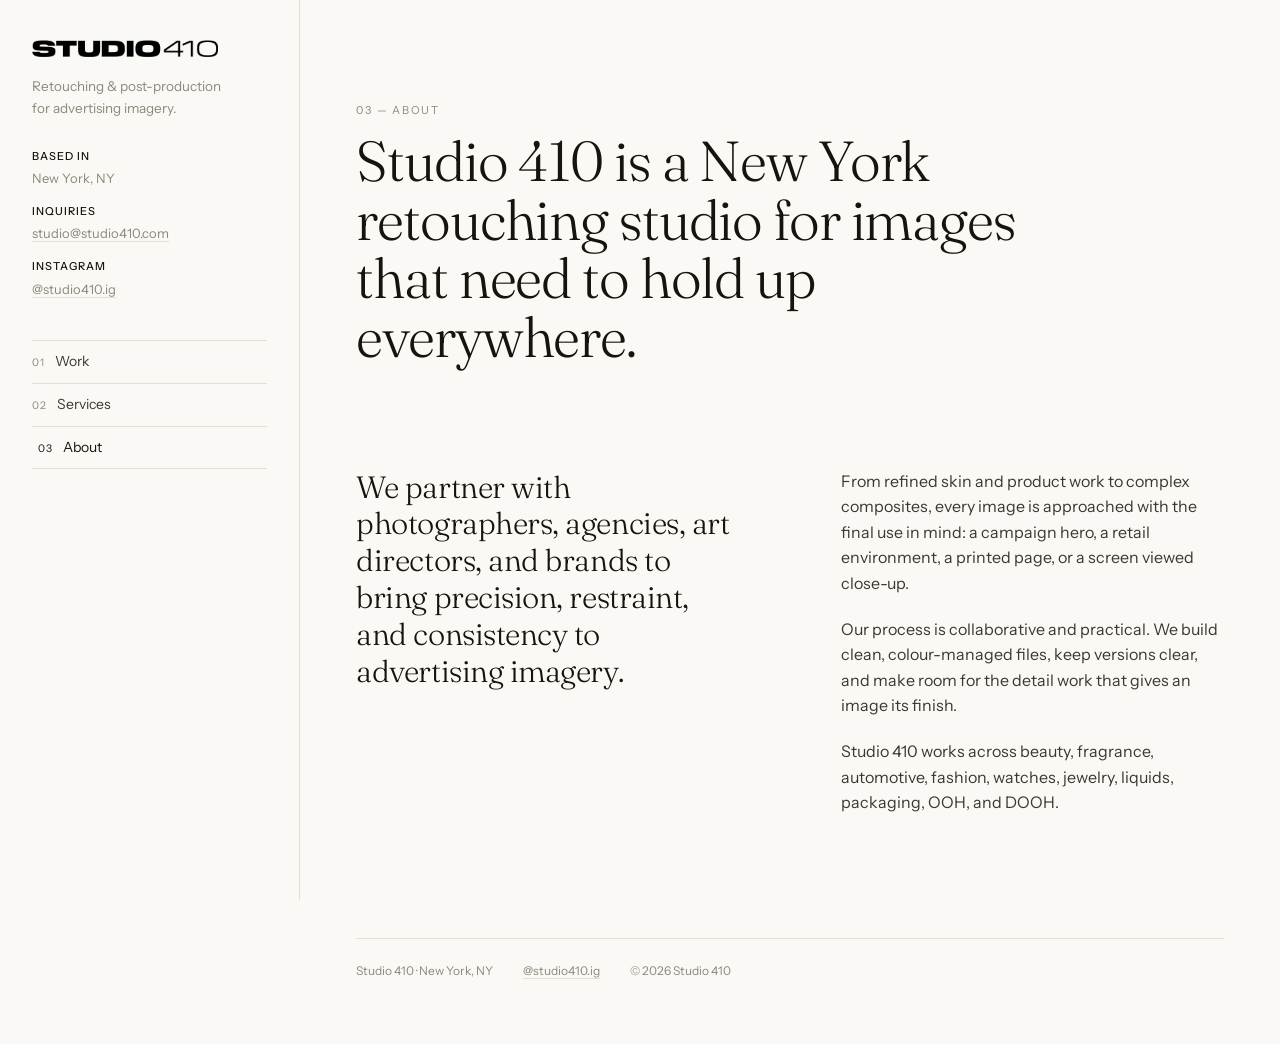
==== about.html @ ef6a5293 "Initial commit" ====
<!DOCTYPE html><html lang="en"><head>
<meta charset="UTF-8">
<meta name="viewport" content="width=device-width, initial-scale=1.0">
<title>Studio 410 — High-End Retouching, New York</title>
<meta name="description" content="Studio  is a New York retouchin, automotive and fashion post-production.">
<link rel="icon" href="images/favicon.svg" type="image/svg+xml">
<link rel="preconnect" href="https://fonts.googleapis.com">
<link rel="preconnect" href="https://fonts.gstatic.com" crossorigin>
<link href="https://fonts.googleapis.com/css2?family=Fraunces:ital,opsz,wght@0,9..144,300;0,9..144,400;0,9..144,500;1,9..144,300&family=Instrument+Sans:wght@400;500&display=swap" rel="stylesheet">
<link rel="stylesheet" href="styles.css">
</head><body><a class="skip" href="#about">Skip to about</a><aside class="rail">
  <div class="rail-top">
    <a class="brand" href="index.html" aria-label="Studio 410 — home"><img class="wordmark" src="images/logo.png" alt="Studio 410" width="2104" height="192"></a>
    <p class="tagline">Retouching &amp; post-production<br>for advertising imagery.</p>
    <div class="meta">
      <div class="line"><strong>Based in</strong> New York, NY</div>
      <div class="line"><strong>Inquiries</strong> <a href="mailto:studio@studio410.com">studio@studio410.com</a></div>
      <div class="line"><strong>Instagram</strong> <a href="https://www.instagram.com/studio410.ig/" target="_blank" rel="noopener noreferrer">@studio410.ig</a></div>
    </div>
  </div>
  <nav class="rail-nav" aria-label="Primary navigation">
    <a href="index.html#work"><span>01</span> Work</a>
    <a href="services.html"><span>02</span> Services</a>
    <a class="active" href="about.html"><span>03</span> About</a>
  </nav>
</aside><main id="top"><section class="section about-page" id="about"><p class="index reveal">03 — About</p><h1 class="reveal">Studio 410 is a New York retouching studio for images that need to hold up everywhere.</h1><div class="about-grid"><div class="reveal"><p class="about-lede">We partner with photographers, agencies, art directors, and brands to bring precision, restraint, and consistency to advertising imagery.</p></div><div class="about-copy reveal"><p>From refined skin and product work to complex composites, every image is approached with the final use in mind: a campaign hero, a retail environment, a printed page, or a screen viewed close-up.</p><p>Our process is collaborative and practical. We build clean, colour-managed files, keep versions clear, and make room for the detail work that gives an image its finish.</p><p>Studio 410 works across beauty, fragrance, automotive, fashion, watches, jewelry, liquids, packaging, OOH, and DOOH.</p></div></div></section><footer class="page-footer"><div class="foot-row"><span>Studio 410 · New York, NY</span><span><a href="https://www.instagram.com/studio410.ig/" target="_blank" rel="noopener noreferrer">@studio410.ig</a></span><span>© <span id="year">2026</span> Studio 410</span></div></footer></main><script src="app.js"></script></body></html>
---- styles.css ----
:root{
  --paper:#fbf9f5;
  --paper-2:#f3f0e8;
  --ink:#15140e;
  --ink-2:#3b382f;
  --muted:#8d887c;
  --rule:#e3dfd3;
  --dark:#12110c;
  --rail:300px;
  --pad:clamp(24px,4.4vw,72px);
  --ease:cubic-bezier(.22,.61,.36,1);
}

*{box-sizing:border-box}
html{scroll-behavior:smooth}
body{
  margin:0;background:var(--paper);color:var(--ink);
  font-family:'Instrument Sans',-apple-system,BlinkMacSystemFont,sans-serif;
  font-size:16px;line-height:1.6;-webkit-font-smoothing:antialiased;
}
img{display:block;max-width:100%}
a{color:inherit}
h1,h2,h3{font-family:'Fraunces',Georgia,serif;font-weight:300;letter-spacing:-.02em;margin:0}
em{font-style:italic}

.skip{position:absolute;left:-9999px;top:0;background:var(--ink);color:var(--paper);padding:10px 16px;z-index:99}
.skip:focus{left:8px;top:8px}

/* ---------------- Left rail ---------------- */
.rail{
  position:fixed;inset:0 auto 0 0;width:var(--rail);z-index:20;
  display:flex;flex-direction:column;justify-content:flex-start;gap:40px;
  padding:40px 32px;background:var(--paper);
  border-right:1px solid var(--rule);
}
.brand{display:block;text-decoration:none}
.wordmark{width:100%;max-width:186px;height:auto}
.tagline{margin:18px 0 28px;font-size:13.5px;line-height:1.65;color:var(--muted)}

.rail-nav{display:flex;flex-direction:column;gap:2px}
.rail-nav a{
  display:flex;align-items:baseline;gap:10px;
  font-size:14px;text-decoration:none;color:var(--ink-2);
  padding:9px 0;border-top:1px solid var(--rule);
  transition:color .25s var(--ease),padding-left .25s var(--ease);
}
.rail-nav a:last-child{border-bottom:1px solid var(--rule)}
.rail-nav a span{font-size:10.5px;letter-spacing:.1em;color:var(--muted);transition:color .25s}
.rail-nav a:hover,.rail-nav a:focus-visible,.rail-nav a.active{color:var(--ink);padding-left:6px}
.rail-nav a.active span,.rail-nav a:hover span{color:var(--ink)}

.meta{display:flex;flex-direction:column;gap:14px;font-size:13px;color:var(--muted)}
.meta strong{display:block;color:var(--ink);font-weight:500;font-size:11px;letter-spacing:.09em;text-transform:uppercase;margin-bottom:3px}
.meta a{text-decoration:none;border-bottom:1px solid var(--rule);transition:border-color .25s,color .25s}
.meta a:hover{color:var(--ink);border-color:var(--ink)}
.ig{font-family:'Fraunces',serif;font-size:16px;text-decoration:none;line-height:1.3}
.ig .handle{display:block;font-family:'Instrument Sans',sans-serif;font-size:11.5px;letter-spacing:.05em;color:var(--muted);margin-top:4px}
.ig:hover{opacity:.7}

main{margin-left:var(--rail)}

/* ---------------- Hero ---------------- */
.hero{position:relative;min-height:min(88vh,860px);display:flex;flex-direction:column;justify-content:flex-end;background:var(--dark);overflow:hidden;color:#f5f2ea}
.hero-img{position:absolute;inset:0;width:100%;height:100%;object-fit:cover;opacity:.62;transform:scale(1.04);animation:heroIn 1.6s var(--ease) forwards}
@keyframes heroIn{from{opacity:0;transform:scale(1.09)}to{opacity:.62;transform:scale(1.01)}}
.hero-shade{position:absolute;inset:0;background:
  linear-gradient(180deg,rgba(18,17,12,.72) 0%,rgba(18,17,12,.28) 38%,rgba(18,17,12,.92) 100%)}
.hero-copy{position:relative;padding:var(--pad);padding-bottom:36px;max-width:940px}
.eyebrow{margin:0 0 22px;font-size:11px;letter-spacing:.18em;text-transform:uppercase;color:rgba(245,242,234,.62)}
.hero h1{font-size:clamp(38px,5.6vw,80px);line-height:1.02}
.hero h1 em{color:#e6dcc4}
.lede{max-width:56ch;margin:22px 0 0;font-size:clamp(14.5px,1.15vw,17px);color:rgba(245,242,234,.76)}
.hero-actions{display:flex;flex-wrap:wrap;gap:12px;margin-top:32px}
.btn{
  display:inline-block;padding:13px 24px;font-size:13.5px;letter-spacing:.03em;text-decoration:none;
  background:#f5f2ea;color:var(--dark);border:1px solid #f5f2ea;
  transition:transform .25s var(--ease),background .25s,color .25s;
}
.btn:hover{transform:translateY(-2px)}
.btn-ghost{background:transparent;color:#f5f2ea;border-color:rgba(245,242,234,.34)}
.btn-ghost:hover{background:rgba(245,242,234,.1);border-color:#f5f2ea}
.hero-stats{position:relative;display:grid;grid-template-columns:repeat(3,1fr);border-top:1px solid rgba(245,242,234,.16)}
.hero-stats div{padding:20px var(--pad);border-right:1px solid rgba(245,242,234,.16)}
.hero-stats div:last-child{border-right:none}
.hero-stats strong{display:block;font-family:'Fraunces',serif;font-weight:400;font-size:clamp(18px,1.7vw,24px)}
.hero-stats span{font-size:11px;letter-spacing:.1em;text-transform:uppercase;color:rgba(245,242,234,.55)}

/* ---------------- Marquee ---------------- */
.marquee{overflow:hidden;border-bottom:1px solid var(--rule);background:var(--paper-2);padding:13px 0}
.marquee-track{display:flex;align-items:center;gap:22px;white-space:nowrap;width:max-content;animation:slide 42s linear infinite}
.marquee span{font-size:11.5px;letter-spacing:.16em;text-transform:uppercase;color:var(--ink-2)}
.marquee i{color:var(--muted);font-style:normal}
@keyframes slide{to{transform:translateX(-50%)}}

/* ---------------- Sections ---------------- */
.section{padding:clamp(64px,8vw,132px) var(--pad)}
.section-head{margin-bottom:clamp(32px,4vw,56px)}
.index{margin:0 0 12px;font-size:11px;letter-spacing:.16em;text-transform:uppercase;color:var(--muted)}
.section-head h2{font-size:clamp(28px,3.6vw,50px);line-height:1.05}

/* Gallery */
.grid{display:grid;grid-template-columns:repeat(6,1fr);gap:clamp(12px,1.4vw,22px);grid-auto-flow:dense}
.tile{position:relative;margin:0;grid-column:span 2;aspect-ratio:4/5;overflow:hidden;background:var(--paper-2);cursor:zoom-in}
.tile.tall{grid-column:span 3;aspect-ratio:4/5}
.tile.wide{grid-column:span 4;aspect-ratio:16/10}
.tile img{width:100%;height:100%;object-fit:cover;transition:transform 1.1s var(--ease),filter .5s}
.tile:hover img{transform:scale(1.045)}
.tile figcaption{
  position:absolute;inset:auto 0 0 0;display:flex;justify-content:space-between;align-items:baseline;gap:12px;
  padding:16px 18px;font-size:11px;letter-spacing:.1em;text-transform:uppercase;color:#f7f4ec;
  background:linear-gradient(180deg,rgba(18,17,12,0),rgba(18,17,12,.78));
  opacity:0;transform:translateY(8px);transition:opacity .4s var(--ease),transform .4s var(--ease);
}
.tile figcaption span:last-child{color:rgba(247,244,236,.66)}
.tile:hover figcaption,.tile:focus-within figcaption{opacity:1;transform:none}

/* Before / after */
.craft{background:var(--paper-2);border-top:1px solid var(--rule);border-bottom:1px solid var(--rule)}
.compare-wrap{display:grid;grid-template-columns:minmax(0,1.25fr) minmax(0,1fr);gap:clamp(28px,4vw,64px);align-items:center}
.compare{position:relative;aspect-ratio:4/5;max-height:78vh;overflow:hidden;background:#000;user-select:none;touch-action:pan-y}
.compare img{position:absolute;inset:0;width:100%;height:100%;object-fit:cover}
.c-after-clip{position:absolute;inset:0;clip-path:inset(0 calc(100% - var(--pos,50%)) 0 0);will-change:clip-path}
.c-handle{position:absolute;top:0;bottom:0;left:var(--pos,50%);width:1px;background:rgba(255,255,255,.9);transform:translateX(-.5px);pointer-events:none}
.c-handle span{
  position:absolute;top:50%;left:50%;width:44px;height:44px;margin:-22px 0 0 -22px;border-radius:50%;
  background:rgba(251,249,245,.92);box-shadow:0 6px 22px rgba(0,0,0,.3);
}
.c-handle span::before,.c-handle span::after{
  content:'';position:absolute;top:50%;width:0;height:0;margin-top:-5px;
  border-top:5px solid transparent;border-bottom:5px solid transparent;
}
.c-handle span::before{left:11px;border-right:6px solid var(--ink)}
.c-handle span::after{right:11px;border-left:6px solid var(--ink)}
.c-range{position:absolute;inset:0;width:100%;height:100%;margin:0;opacity:0;cursor:ew-resize}
.c-tag{position:absolute;bottom:16px;font-size:10.5px;letter-spacing:.14em;text-transform:uppercase;color:#fff;background:rgba(18,17,12,.55);padding:6px 10px;pointer-events:none}
.c-tag-l{left:16px}
.c-tag-r{right:16px}
.craft-notes h3{font-size:clamp(20px,2vw,27px);margin-bottom:18px}
.craft-notes ul{list-style:none;margin:0;padding:0;border-top:1px solid var(--rule)}
.craft-notes li{padding:15px 0;border-bottom:1px solid var(--rule);font-size:14.5px;color:var(--ink-2)}
.craft-notes li strong{color:var(--ink);font-weight:500}

/* Services */
.cards{display:grid;grid-template-columns:repeat(auto-fit,minmax(250px,1fr));gap:clamp(16px,2vw,28px)}
.card{padding:30px 28px 34px;background:var(--paper-2);border:1px solid var(--rule);transition:transform .4s var(--ease),background .4s}
.card:hover{transform:translateY(-4px);background:#fff}
.card .num{margin:0 0 26px;font-size:11px;letter-spacing:.16em;color:var(--muted)}
.card h3{font-size:21px;margin-bottom:10px}
.card p{margin:0;font-size:14.5px;color:var(--ink-2)}

/* Contact */
.contact{background:var(--dark);color:#f5f2ea}
.contact .index{color:rgba(245,242,234,.55)}
.contact h2{font-size:clamp(30px,4.4vw,62px);line-height:1.04}
.mail{
  display:inline-block;margin-top:34px;font-family:'Fraunces',serif;font-size:clamp(19px,2.2vw,30px);
  text-decoration:none;border-bottom:1px solid rgba(245,242,234,.35);padding-bottom:5px;transition:border-color .3s,opacity .3s;
}
.mail:hover{border-color:#f5f2ea;opacity:.85}
.foot-row{display:flex;flex-wrap:wrap;gap:8px 30px;margin-top:clamp(48px,7vw,96px);padding-top:22px;border-top:1px solid rgba(245,242,234,.16);font-size:12px;color:rgba(245,242,234,.6)}
.foot-row a{text-decoration:none;border-bottom:1px solid rgba(245,242,234,.3)}

/* ---------------- Lightbox ---------------- */
.lightbox{position:fixed;inset:0;z-index:80;background:rgba(12,11,8,.95);display:flex;align-items:center;justify-content:center;padding:56px 64px;animation:fade .3s var(--ease)}
.lightbox[hidden]{display:none}
@keyframes fade{from{opacity:0}to{opacity:1}}
.lightbox img{max-width:100%;max-height:100%;object-fit:contain;box-shadow:0 30px 90px rgba(0,0,0,.5)}
.lb-close,.lb-nav{position:absolute;background:none;border:0;color:rgba(245,242,234,.75);cursor:pointer;font-size:34px;line-height:1;padding:12px;transition:color .2s}
.lb-close{top:12px;right:18px;font-size:38px}
.lb-nav{top:50%;transform:translateY(-50%);font-size:46px}
.lb-prev{left:8px}
.lb-next{right:8px}
.lb-close:hover,.lb-nav:hover{color:#fff}
.lb-cap{position:absolute;bottom:18px;left:0;right:0;text-align:center;font-size:11px;letter-spacing:.14em;text-transform:uppercase;color:rgba(245,242,234,.62)}

/* ---------------- Reveal ---------------- */
.reveal{opacity:0;transform:translateY(18px);transition:opacity .8s var(--ease),transform .8s var(--ease)}
.reveal.in{opacity:1;transform:none}
@media (prefers-reduced-motion:reduce){
  .reveal{opacity:1;transform:none;transition:none}
  .hero-img{animation:none;opacity:.62;transform:none}
  .marquee-track{animation:none}
  html{scroll-behavior:auto}
}

/* ---------------- Responsive ---------------- */
@media (max-width:1080px){
  .grid{grid-template-columns:repeat(4,1fr)}
  .tile,.tile.tall{grid-column:span 2;aspect-ratio:4/5}
  .tile.wide{grid-column:span 4;aspect-ratio:16/9}
  .compare-wrap{grid-template-columns:1fr}
}
@media (max-width:860px){
  :root{--rail:0px}
  .rail{position:static;width:100%;flex-direction:row;flex-wrap:wrap;align-items:center;justify-content:space-between;
    gap:18px;padding:22px var(--pad);border-right:none;border-bottom:1px solid var(--rule)}
  .rail-top{display:flex;align-items:center;gap:18px}
  .wordmark{max-width:132px}
  .tagline{display:none}
  .rail-nav{flex-direction:row;gap:18px;order:3;width:100%;overflow-x:auto}
  .rail-nav a{border:0;padding:0;font-size:12.5px;letter-spacing:.04em;white-space:nowrap}
  .rail-nav a:last-child{border:0}
  .rail-nav a span{display:none}
  .meta{display:none}
  main{margin-left:0}
  .hero{min-height:78vh}
  .hero-stats{grid-template-columns:1fr}
  .hero-stats div{border-right:none;border-top:1px solid rgba(245,242,234,.14);padding:14px var(--pad)}
  .hero-stats div:first-child{border-top:none}
  .lightbox{padding:44px 12px}
}
@media (max-width:560px){
  .grid{grid-template-columns:1fr;gap:14px}
  .tile,.tile.tall,.tile.wide{grid-column:span 1;aspect-ratio:4/5}
  .tile figcaption{opacity:1;transform:none}
  .compare{aspect-ratio:3/4}
}

/* ---------------- Uniform work gallery ---------------- */
.grid{grid-template-columns:repeat(4,minmax(0,1fr));grid-auto-rows:clamp(260px,25vw,430px);grid-auto-flow:row}
.tile,.tile.tall,.tile.wide{grid-column:span 1;aspect-ratio:auto;height:100%}
.tile img{object-fit:cover}
/* Standalone pages */
.page-section{min-height:100vh}
.page-section h1,.about-page h1{font-family:'Fraunces',Georgia,serif;font-weight:300;letter-spacing:-.02em;margin:0;font-size:clamp(34px,4.4vw,62px);line-height:1.04}
.page-intro{max-width:58ch;margin:0 0 clamp(34px,5vw,64px);font-size:clamp(16px,1.35vw,19px);color:var(--ink-2)}
.page-footer{padding:0 var(--pad) clamp(34px,5vw,64px)}
.page-footer .foot-row{margin-top:0;color:var(--muted);border-top:1px solid var(--rule)}
.page-footer .foot-row a{border-color:var(--rule)}
.about-page{min-height:calc(100vh - 130px)}
.about-page h1{max-width:20ch}
.about-grid{display:grid;grid-template-columns:minmax(0,1fr) minmax(0,1fr);gap:clamp(36px,8vw,144px);margin-top:clamp(48px,8vw,112px);align-items:start}
.about-lede{margin:0;font-family:'Fraunces',Georgia,serif;font-weight:300;letter-spacing:-.015em;font-size:clamp(23px,2.4vw,38px);line-height:1.2}
.about-copy{max-width:52ch;color:var(--ink-2);font-size:16px}
.about-copy p{margin:0 0 20px}
@media (max-width:1080px){.grid{grid-template-columns:repeat(2,minmax(0,1fr));grid-auto-rows:clamp(300px,45vw,460px)}.tile,.tile.tall,.tile.wide{grid-column:span 1;height:100%}}
@media (max-width:860px){.about-grid{grid-template-columns:1fr;gap:30px}.about-page{min-height:auto}}
@media (max-width:560px){.grid{grid-template-columns:1fr;grid-auto-rows:clamp(360px,110vw,520px)}.tile,.tile.tall,.tile.wide{grid-column:span 1;height:100%}}
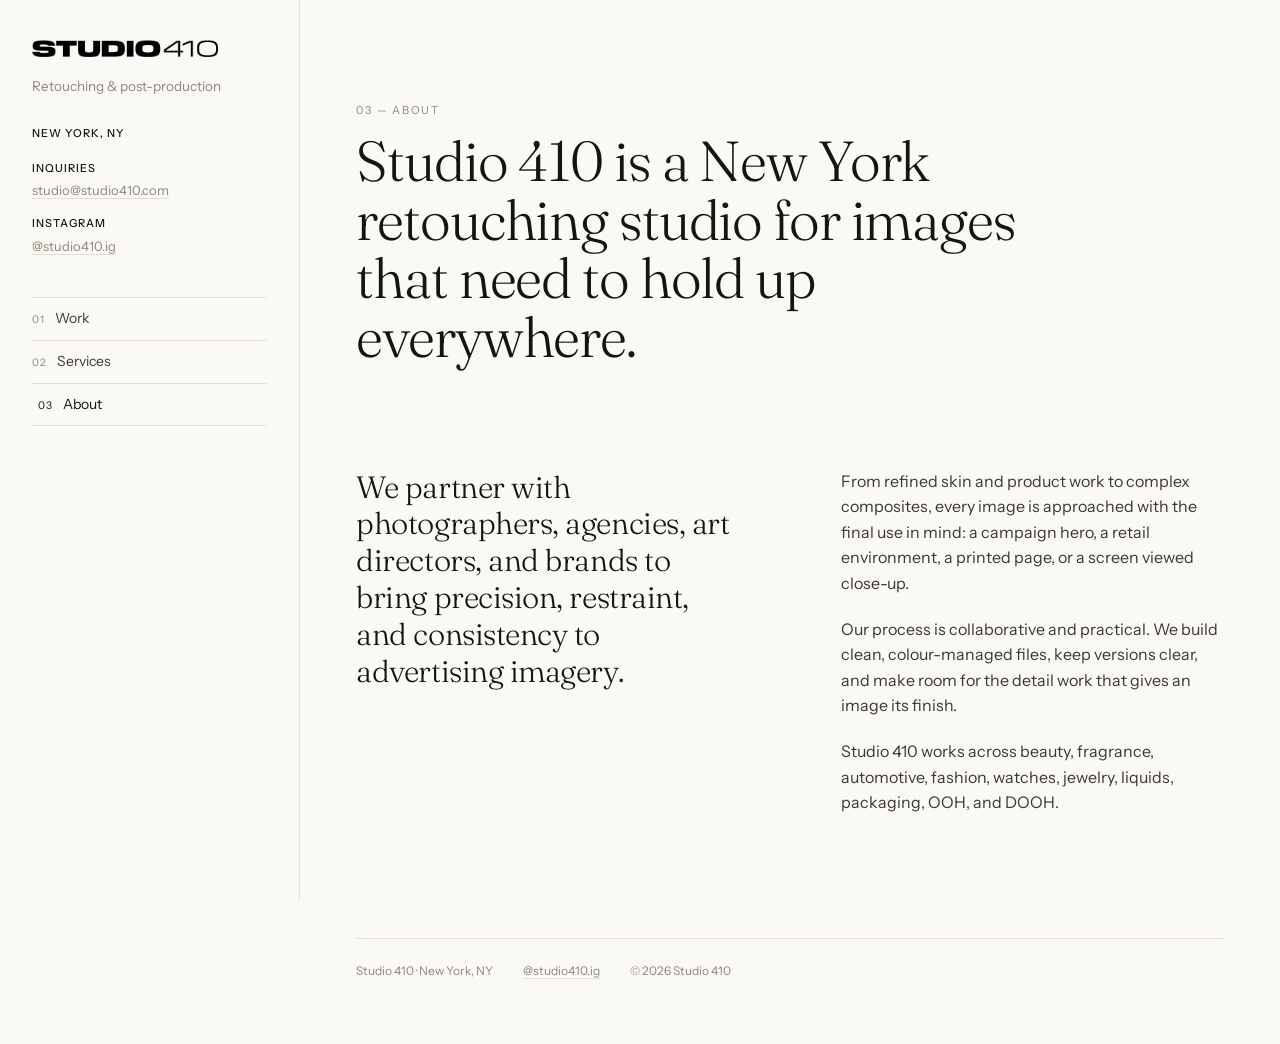
==== commit d6f550b9: "updated images - fixed some text" ====
--- a/about.html
+++ b/about.html
@@ -2,7 +2,7 @@
 <meta charset="UTF-8">
 <meta name="viewport" content="width=device-width, initial-scale=1.0">
 <title>Studio 410 — High-End Retouching, New York</title>
-<meta name="description" content="Studio  is a New York retouchin, automotive and fashion post-production.">
+<meta name="description" content="Studio 410 is a New York retouching, automotive and fashion post-production studio.">
 <link rel="icon" href="images/favicon.svg" type="image/svg+xml">
 <link rel="preconnect" href="https://fonts.googleapis.com">
 <link rel="preconnect" href="https://fonts.gstatic.com" crossorigin>
@@ -11,9 +11,9 @@
 </head><body><a class="skip" href="#about">Skip to about</a><aside class="rail">
   <div class="rail-top">
     <a class="brand" href="index.html" aria-label="Studio 410 — home"><img class="wordmark" src="images/logo.png" alt="Studio 410" width="2104" height="192"></a>
-    <p class="tagline">Retouching &amp; post-production<br>for advertising imagery.</p>
+    <p class="tagline">Retouching &amp; post-production</p>
     <div class="meta">
-      <div class="line"><strong>Based in</strong> New York, NY</div>
+      <div class="line"><strong>New York, NY</strong></div>
       <div class="line"><strong>Inquiries</strong> <a href="mailto:studio@studio410.com">studio@studio410.com</a></div>
       <div class="line"><strong>Instagram</strong> <a href="https://www.instagram.com/studio410.ig/" target="_blank" rel="noopener noreferrer">@studio410.ig</a></div>
     </div>
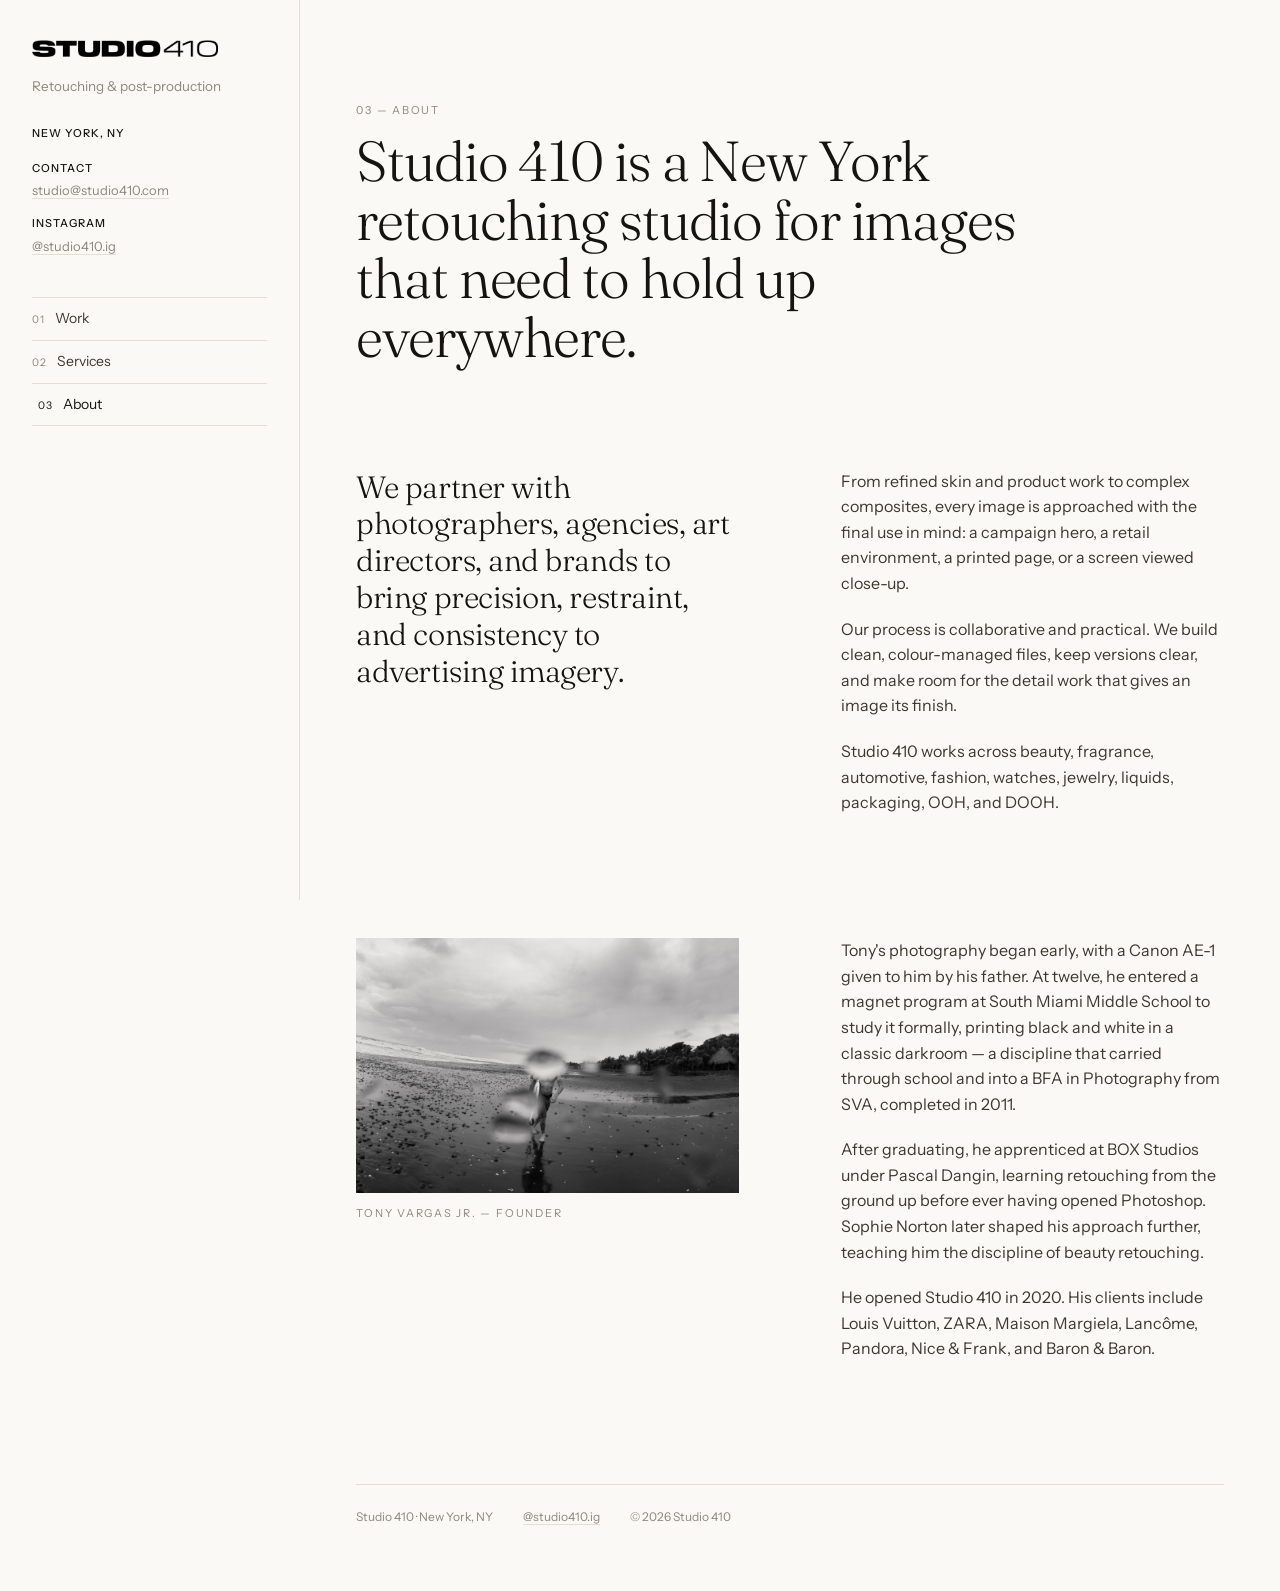
==== commit e756e92a: "Updated about page and improve image captions in HTML files; add new image for founder's profile" ====
--- a/about.html
+++ b/about.html
@@ -14,7 +14,7 @@
     <p class="tagline">Retouching &amp; post-production</p>
     <div class="meta">
       <div class="line"><strong>New York, NY</strong></div>
-      <div class="line"><strong>Inquiries</strong> <a href="mailto:studio@studio410.com">studio@studio410.com</a></div>
+      <div class="line"><strong>Contact</strong> <a href="mailto:studio@studio410.com">studio@studio410.com</a></div>
       <div class="line"><strong>Instagram</strong> <a href="https://www.instagram.com/studio410.ig/" target="_blank" rel="noopener noreferrer">@studio410.ig</a></div>
     </div>
   </div>
@@ -23,4 +23,8 @@
     <a href="services.html"><span>02</span> Services</a>
     <a class="active" href="about.html"><span>03</span> About</a>
   </nav>
-</aside><main id="top"><section class="section about-page" id="about"><p class="index reveal">03 — About</p><h1 class="reveal">Studio 410 is a New York retouching studio for images that need to hold up everywhere.</h1><div class="about-grid"><div class="reveal"><p class="about-lede">We partner with photographers, agencies, art directors, and brands to bring precision, restraint, and consistency to advertising imagery.</p></div><div class="about-copy reveal"><p>From refined skin and product work to complex composites, every image is approached with the final use in mind: a campaign hero, a retail environment, a printed page, or a screen viewed close-up.</p><p>Our process is collaborative and practical. We build clean, colour-managed files, keep versions clear, and make room for the detail work that gives an image its finish.</p><p>Studio 410 works across beauty, fragrance, automotive, fashion, watches, jewelry, liquids, packaging, OOH, and DOOH.</p></div></div></section><footer class="page-footer"><div class="foot-row"><span>Studio 410 · New York, NY</span><span><a href="https://www.instagram.com/studio410.ig/" target="_blank" rel="noopener noreferrer">@studio410.ig</a></span><span>© <span id="year">2026</span> Studio 410</span></div></footer></main><script src="app.js"></script></body></html>+</aside><main id="top"><section class="section about-page" id="about"><p class="index reveal">03 — About</p><h1 class="reveal">Studio 410 is a New York retouching studio for images that need to hold up everywhere.</h1><div class="about-grid"><div class="reveal"><p class="about-lede">We partner with photographers, agencies, art directors, and brands to bring precision, restraint, and consistency to advertising imagery.</p></div><div class="about-copy reveal"><p>From refined skin and product work to complex composites, every image is approached with the final use in mind: a campaign hero, a retail environment, a printed page, or a screen viewed close-up.</p><p>Our process is collaborative and practical. We build clean, colour-managed files, keep versions clear, and make room for the detail work that gives an image its finish.</p><p>Studio 410 works across beauty, fragrance, automotive, fashion, watches, jewelry, liquids, packaging, OOH, and DOOH.</p></div></div>
+
+<div class="about-grid"><div class="reveal"><img src="images/waterspotGRAM.jpg" alt="Tony, founder of Studio 410" style="width:100%;height:auto"><p class="index" style="margin-top:12px">Tony Vargas Jr. — Founder</p></div><div class="about-copy reveal"><p>Tony's photography began early, with a Canon AE-1 given to him by his father. At twelve, he entered a magnet program at South Miami Middle School to study it formally, printing black and white in a classic darkroom — a discipline that carried through school and into a BFA in Photography from SVA, completed in 2011.</p><p>After graduating, he apprenticed at BOX Studios under Pascal Dangin, learning retouching from the ground up before ever having opened Photoshop. Sophie Norton later shaped his approach further, teaching him the discipline of beauty retouching.</p><p>He opened Studio 410 in 2020. His clients include Louis Vuitton, ZARA, Maison Margiela, Lancôme, Pandora, Nice &amp; Frank, and Baron &amp; Baron.</p></div></div>
+
+</section><footer class="page-footer"><div class="foot-row"><span>Studio 410 · New York, NY</span><span><a href="https://www.instagram.com/studio410.ig/" target="_blank" rel="noopener noreferrer">@studio410.ig</a></span><span>© <span id="year">2026</span> Studio 410</span></div></footer></main><script src="app.js"></script></body></html>
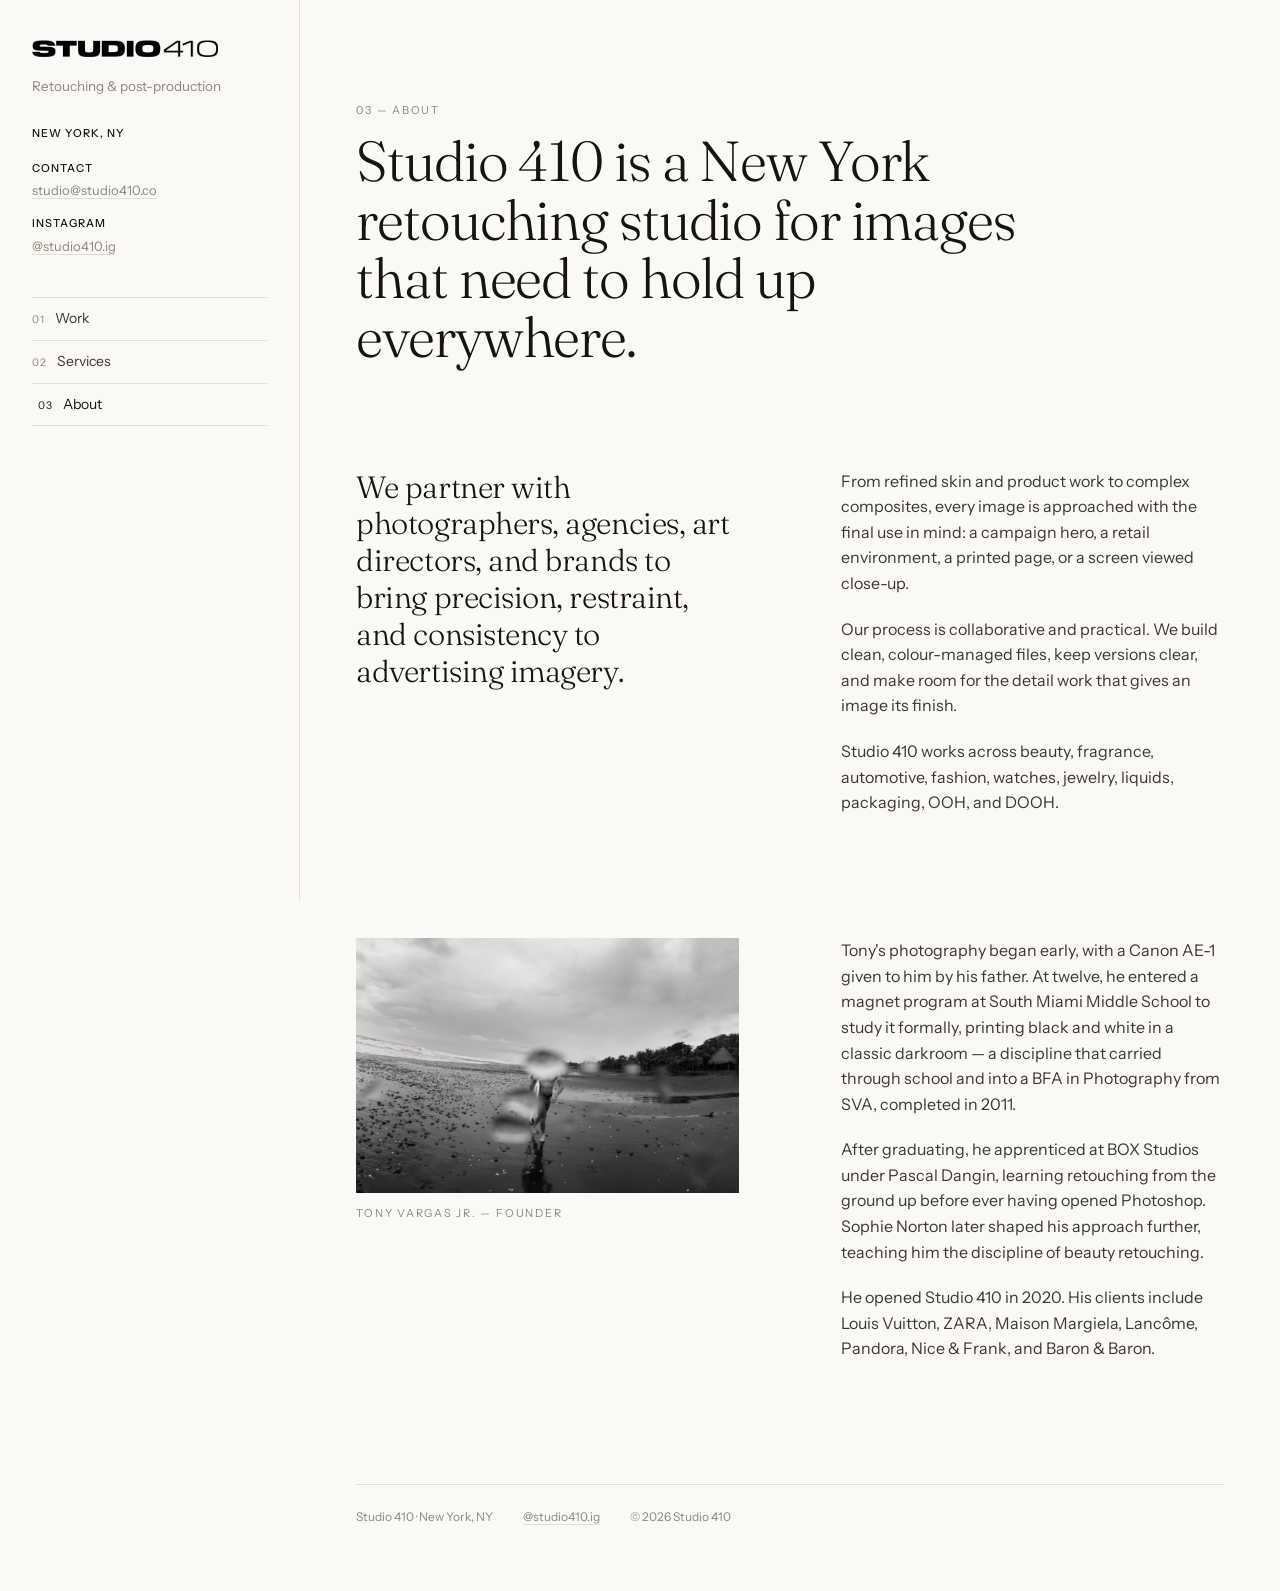
==== commit 1c424009: "Add privacy page for Google OAuth app; fix contact email (.com -> .co)" ====
--- a/about.html
+++ b/about.html
@@ -1,30 +1,86 @@
-<!DOCTYPE html><html lang="en"><head>
-<meta charset="UTF-8">
-<meta name="viewport" content="width=device-width, initial-scale=1.0">
-<title>Studio 410 — High-End Retouching, New York</title>
-<meta name="description" content="Studio 410 is a New York retouching, automotive and fashion post-production studio.">
-<link rel="icon" href="images/favicon.svg" type="image/svg+xml">
-<link rel="preconnect" href="https://fonts.googleapis.com">
-<link rel="preconnect" href="https://fonts.gstatic.com" crossorigin>
-<link href="https://fonts.googleapis.com/css2?family=Fraunces:ital,opsz,wght@0,9..144,300;0,9..144,400;0,9..144,500;1,9..144,300&family=Instrument+Sans:wght@400;500&display=swap" rel="stylesheet">
-<link rel="stylesheet" href="styles.css">
-</head><body><a class="skip" href="#about">Skip to about</a><aside class="rail">
-  <div class="rail-top">
-    <a class="brand" href="index.html" aria-label="Studio 410 — home"><img class="wordmark" src="images/logo.png" alt="Studio 410" width="2104" height="192"></a>
-    <p class="tagline">Retouching &amp; post-production</p>
-    <div class="meta">
-      <div class="line"><strong>New York, NY</strong></div>
-      <div class="line"><strong>Contact</strong> <a href="mailto:studio@studio410.com">studio@studio410.com</a></div>
-      <div class="line"><strong>Instagram</strong> <a href="https://www.instagram.com/studio410.ig/" target="_blank" rel="noopener noreferrer">@studio410.ig</a></div>
+<!DOCTYPE html>
+<html lang="en">
+
+<head>
+  <meta charset="UTF-8">
+  <meta name="viewport" content="width=device-width, initial-scale=1.0">
+  <title>Studio 410 — High-End Retouching, New York</title>
+  <meta name="description"
+    content="Studio 410 is a New York retouching, automotive and fashion post-production studio.">
+  <link rel="icon" href="images/favicon.svg" type="image/svg+xml">
+  <link rel="preconnect" href="https://fonts.googleapis.com">
+  <link rel="preconnect" href="https://fonts.gstatic.com" crossorigin>
+  <link
+    href="https://fonts.googleapis.com/css2?family=Fraunces:ital,opsz,wght@0,9..144,300;0,9..144,400;0,9..144,500;1,9..144,300&family=Instrument+Sans:wght@400;500&display=swap"
+    rel="stylesheet">
+  <link rel="stylesheet" href="styles.css">
+</head>
+
+<body><a class="skip" href="#about">Skip to about</a>
+  <aside class="rail">
+    <div class="rail-top">
+      <a class="brand" href="index.html" aria-label="Studio 410 — home"><img class="wordmark" src="images/logo.png"
+          alt="Studio 410" width="2104" height="192"></a>
+      <p class="tagline">Retouching &amp; post-production</p>
+      <div class="meta">
+        <div class="line"><strong>New York, NY</strong></div>
+        <div class="line"><strong>Contact</strong> <a href="mailto:studio@studio410.co">studio@studio410.co</a></div>
+        <div class="line"><strong>Instagram</strong> <a href="https://www.instagram.com/studio410.ig/" target="_blank"
+            rel="noopener noreferrer">@studio410.ig</a></div>
+      </div>
     </div>
-  </div>
-  <nav class="rail-nav" aria-label="Primary navigation">
-    <a href="index.html#work"><span>01</span> Work</a>
-    <a href="services.html"><span>02</span> Services</a>
-    <a class="active" href="about.html"><span>03</span> About</a>
-  </nav>
-</aside><main id="top"><section class="section about-page" id="about"><p class="index reveal">03 — About</p><h1 class="reveal">Studio 410 is a New York retouching studio for images that need to hold up everywhere.</h1><div class="about-grid"><div class="reveal"><p class="about-lede">We partner with photographers, agencies, art directors, and brands to bring precision, restraint, and consistency to advertising imagery.</p></div><div class="about-copy reveal"><p>From refined skin and product work to complex composites, every image is approached with the final use in mind: a campaign hero, a retail environment, a printed page, or a screen viewed close-up.</p><p>Our process is collaborative and practical. We build clean, colour-managed files, keep versions clear, and make room for the detail work that gives an image its finish.</p><p>Studio 410 works across beauty, fragrance, automotive, fashion, watches, jewelry, liquids, packaging, OOH, and DOOH.</p></div></div>
+    <nav class="rail-nav" aria-label="Primary navigation">
+      <a href="index.html#work"><span>01</span> Work</a>
+      <a href="services.html"><span>02</span> Services</a>
+      <a class="active" href="about.html"><span>03</span> About</a>
+    </nav>
+  </aside>
+  <main id="top">
+    <section class="section about-page" id="about">
+      <p class="index reveal">03 — About</p>
+      <h1 class="reveal">Studio 410 is a New York retouching studio for images that need to hold up everywhere.</h1>
+      <div class="about-grid">
+        <div class="reveal">
+          <p class="about-lede">We partner with photographers, agencies, art directors, and brands to bring precision,
+            restraint, and consistency to advertising imagery.</p>
+        </div>
+        <div class="about-copy reveal">
+          <p>From refined skin and product work to complex composites, every image is approached with the final use in
+            mind: a campaign hero, a retail environment, a printed page, or a screen viewed close-up.</p>
+          <p>Our process is collaborative and practical. We build clean, colour-managed files, keep versions clear, and
+            make room for the detail work that gives an image its finish.</p>
+          <p>Studio 410 works across beauty, fragrance, automotive, fashion, watches, jewelry, liquids, packaging, OOH,
+            and DOOH.</p>
+        </div>
+      </div>
 
-<div class="about-grid"><div class="reveal"><img src="images/waterspotGRAM.jpg" alt="Tony, founder of Studio 410" style="width:100%;height:auto"><p class="index" style="margin-top:12px">Tony Vargas Jr. — Founder</p></div><div class="about-copy reveal"><p>Tony's photography began early, with a Canon AE-1 given to him by his father. At twelve, he entered a magnet program at South Miami Middle School to study it formally, printing black and white in a classic darkroom — a discipline that carried through school and into a BFA in Photography from SVA, completed in 2011.</p><p>After graduating, he apprenticed at BOX Studios under Pascal Dangin, learning retouching from the ground up before ever having opened Photoshop. Sophie Norton later shaped his approach further, teaching him the discipline of beauty retouching.</p><p>He opened Studio 410 in 2020. His clients include Louis Vuitton, ZARA, Maison Margiela, Lancôme, Pandora, Nice &amp; Frank, and Baron &amp; Baron.</p></div></div>
+      <div class="about-grid">
+        <div class="reveal"><img src="images/waterspotGRAM.jpg" alt="Tony, founder of Studio 410"
+            style="width:100%;height:auto">
+          <p class="index" style="margin-top:12px">Tony Vargas Jr. — Founder</p>
+        </div>
+        <div class="about-copy reveal">
+          <p>Tony's photography began early, with a Canon AE-1 given to him by his father. At twelve, he entered a
+            magnet program at South Miami Middle School to study it formally, printing black and white in a classic
+            darkroom — a discipline that carried through school and into a BFA in Photography from SVA, completed in
+            2011.</p>
+          <p>After graduating, he apprenticed at BOX Studios under Pascal Dangin, learning retouching from the ground up
+            before ever having opened Photoshop. Sophie Norton later shaped his approach further, teaching him the
+            discipline of beauty retouching.</p>
+          <p>He opened Studio 410 in 2020. His clients include Louis Vuitton, ZARA, Maison Margiela, Lancôme, Pandora,
+            Nice &amp; Frank, and Baron &amp; Baron.</p>
+        </div>
+      </div>
 
-</section><footer class="page-footer"><div class="foot-row"><span>Studio 410 · New York, NY</span><span><a href="https://www.instagram.com/studio410.ig/" target="_blank" rel="noopener noreferrer">@studio410.ig</a></span><span>© <span id="year">2026</span> Studio 410</span></div></footer></main><script src="app.js"></script></body></html>+    </section>
+    <footer class="page-footer">
+      <div class="foot-row"><span>Studio 410 · New York, NY</span><span><a
+            href="https://www.instagram.com/studio410.ig/" target="_blank"
+            rel="noopener noreferrer">@studio410.ig</a></span><span>© <span id="year">2026</span> Studio 410</span>
+      </div>
+    </footer>
+  </main>
+  <script src="app.js"></script>
+</body>
+
+</html>
